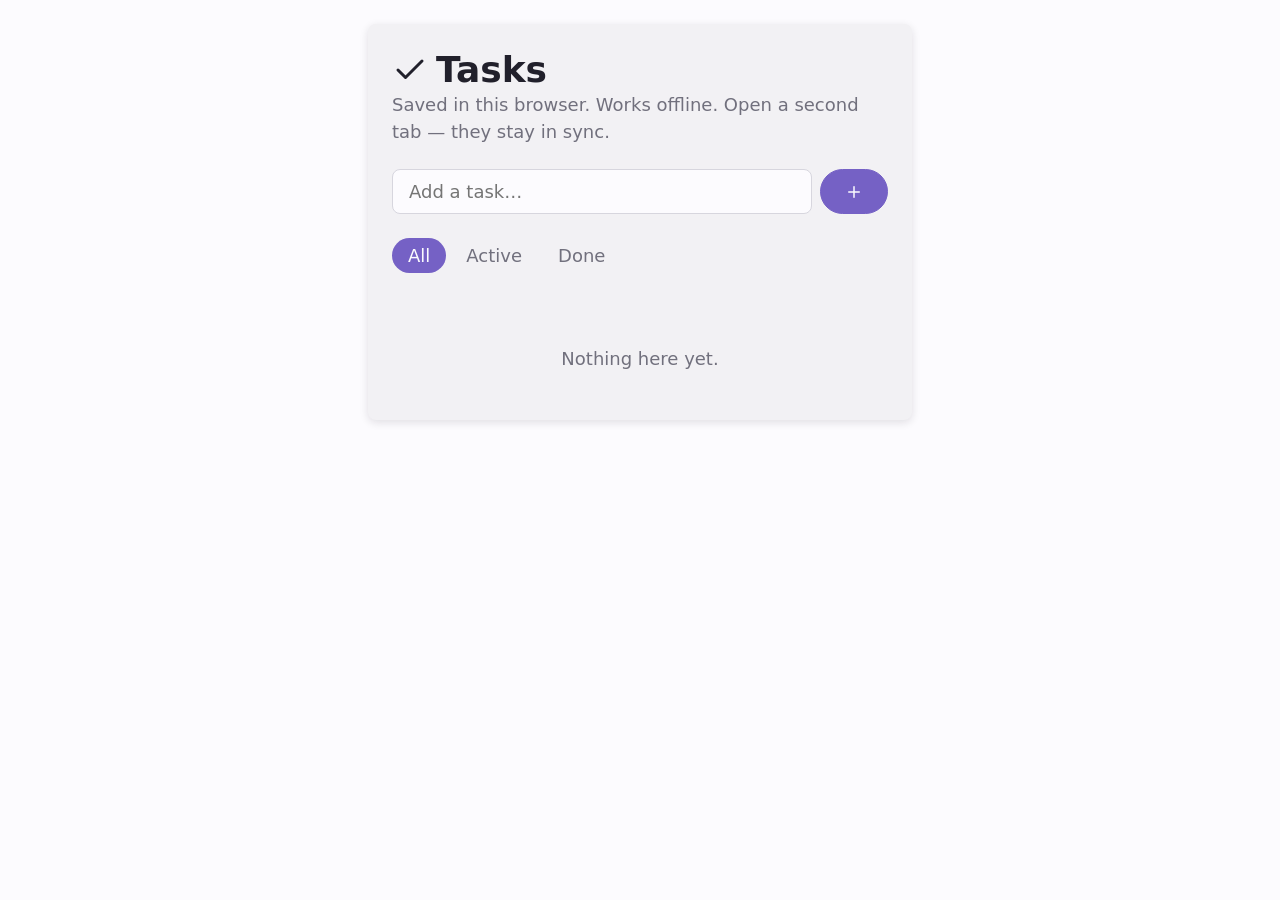
==== public/index.html @ ff1ee441 "Initial commit: vanilla web-app template A local-first starter — HTML, CSS, and a little JavaScript " ====
<!doctype html>
<html lang="en">
<head>
	<meta charset="utf-8">
	<meta name="viewport" content="width=device-width, initial-scale=1">
	<title>Tasks · Vanilla Template</title>
	<meta name="description" content="A local-first task list — the canonical example page.">

	<link rel="stylesheet" href="common.css">
	<link rel="stylesheet" href="index.css">
	<link rel="icon" href="icons.svg#icon-check">
	<link rel="manifest" href="manifest.json">
	<script type="module" src="index.js"></script>
</head>
<body>

<main class="app layer flow">

	<header class="app-head">
		<h1><x-icon name="check"></x-icon> Tasks</h1>
		<p class="muted">Saved in this browser. Works offline. Open a second tab —
			they stay in sync.</p>
	</header>

	<!-- Add. A plain <form>: Enter submits, `required` blocks empty. -->
	<form class="add-form" data-part="add-form">
		<input data-part="new-text" name="text" placeholder="Add a task…"
			required autocomplete="off" aria-label="New task">
		<button data-variant="primary" aria-label="Add">
			<x-icon name="plus"></x-icon>
		</button>
	</form>

	<!-- Filter. Each is a link to the same page with a query param — real URLs,
	     no router. The active one is marked by JS reading the param. -->
	<nav class="filters" data-part="filters">
		<a href="?filter=all">All</a>
		<a href="?filter=active">Active</a>
		<a href="?filter=done">Done</a>
	</nav>

	<ul class="task-list flow" data-part="list"></ul>

	<p class="empty" data-part="empty" hidden>Nothing here yet.</p>

</main>

<!-- Row shape for the reconciler. Cloned per task; [data-part] fields filled. -->
<template data-part="row-template">
	<li class="task">
		<label class="task-check">
			<input type="checkbox" data-part="done" aria-label="Done">
		</label>
		<span class="task-text" data-part="text"></span>
		<button class="task-action" data-part="edit" data-variant="ghost" aria-label="Edit">
			<x-icon name="edit"></x-icon>
		</button>
		<button class="task-action" data-part="remove" data-variant="ghost" aria-label="Delete">
			<x-icon name="trash"></x-icon>
		</button>
	</li>
</template>

<!-- Edit dialog. Native <dialog>; submits with method="dialog". -->
<dialog data-part="edit-dialog">
	<form method="dialog" class="flow" data-part="edit-form">
		<h2>Edit task</h2>
		<label>
			<span>Text</span>
			<input name="text" data-part="edit-text" required>
		</label>
		<div class="row">
			<button value="save" data-variant="primary">Save</button>
			<button value="cancel" data-variant="ghost" formnovalidate>Cancel</button>
		</div>
	</form>
</dialog>

</body>
</html>
---- public/common.css ----
/* The shared look. Every page links this; design-system.html shows everything
   it defines. Change a token here and the whole app — and the gallery — moves
   together.

   Rules the rest of the app follows:
     · Colours, sizes, and timing are tokens (custom properties), never literals
       scattered through component rules.
     · Sizes are relative (rem / em / %), never px — so one font-size change
       rescales everything.
     · State is a data-* attribute; CSS decides what each state looks like.
     · [data-part] is a JS hook and is never styled. Style id / class instead. */


/* ── Reset ─────────────────────────────────────────────────────────────── */

*, *::before, *::after { box-sizing: border-box; }

* { margin: 0; }

html { -webkit-text-size-adjust: 100%; }

body { min-height: 100dvh; line-height: 1.5; }

img, svg, video { display: block; max-width: 100%; }

input, button, textarea, select { font: inherit; color: inherit; }

:where(button) { cursor: pointer; }


/* ── Typed tokens ──────────────────────────────────────────────────────────
   Registered as real <color>s: a bad override falls back to the initial value
   instead of breaking everything downstream. The theme flip animates through
   the background/color properties that read these, not the tokens themselves —
   transitioning a registered token directly can get stuck. */

@property --accent   { syntax: '<color>'; inherits: true; initial-value: oklch(56% 0.15 290); }
@property --ink      { syntax: '<color>'; inherits: true; initial-value: oklch(25% 0.02 290); }
@property --surface  { syntax: '<color>'; inherits: true; initial-value: oklch(99% 0.004 290); }


/* ── Tokens ────────────────────────────────────────────────────────────────
   The whole palette is expressed as lightness (L), chroma (C), hue (H) parts,
   so light/dark is mostly one lightness flip and the layer system below can do
   arithmetic on L. */

:root {
	color-scheme: light dark;

	/* Hue + chroma the surfaces are tinted with (a hint of the accent). */
	--h: 290;
	--c: 0.004;

	/* Layer lightness: where the base surface starts and how much each nested
	   layer shifts. Dark mode flips the step's sign (see below). */
	--surface-l: 99%;
	--layer-step: -3%;

	--ink: oklch(25% 0.02 var(--h));
	--muted: oklch(55% 0.02 var(--h));
	--line: oklch(88% 0.01 var(--h));

	--accent: oklch(56% 0.15 var(--h));
	--accent-ink: oklch(99% 0.01 var(--h));   /* text on an accent fill */

	--info:    oklch(60% 0.13 250);
	--success: oklch(62% 0.15 150);
	--warning: oklch(72% 0.15 80);
	--danger:  oklch(60% 0.19 25);

	/* Spacing scale. The small steps (1–5) are rem, fixed to the root size — use
	   them for gaps and padding. The large steps (6–10) are em, so big layout
	   whitespace scales with the text of whatever it's set on. */
	--space-1: 0.25rem;
	--space-2: 0.5rem;
	--space-3: 1rem;
	--space-4: 1.5rem;
	--space-5: 2.5rem;
	--space-6: 4em;
	--space-7: 6em;
	--space-8: 8em;
	--space-9: 12em;
	--space-10: 16em;

	--radius: 0.5rem;
	--radius-pill: 100rem;

	--ring: 0.15rem;                         /* focus outline width */
	--shadow: 0 0.15rem 0.5rem oklch(20% 0.03 var(--h) / 0.12);

	--tap: 2.75rem;                          /* min touch target */

	--fast: 0.12s;
	--slow: 0.3s;
}

@media (prefers-color-scheme: dark) {
	:root {
		--surface-l: 15%;
		--layer-step: 4%;                    /* nested layers get lighter in dark */

		--ink: oklch(92% 0.02 var(--h));
		--muted: oklch(65% 0.02 var(--h));
		--line: oklch(35% 0.02 var(--h));

		--accent: oklch(75% 0.14 var(--h));
		--accent-ink: oklch(18% 0.03 var(--h));

		--shadow: 0 0.15rem 0.6rem oklch(0% 0 0 / 0.5);
	}
}

/* Manual override: <html data-theme="dark"> forces one theme regardless of the
   OS setting. Same declarations, just triggered by the attribute. */
:root[data-theme="light"] { color-scheme: light; }
:root[data-theme="dark"] {
	color-scheme: dark;
	--surface-l: 15%; --layer-step: 4%;
	--ink: oklch(92% 0.02 var(--h)); --muted: oklch(65% 0.02 var(--h)); --line: oklch(35% 0.02 var(--h));
	--accent: oklch(75% 0.14 var(--h)); --accent-ink: oklch(18% 0.03 var(--h));
	--shadow: 0 0.15rem 0.6rem oklch(0% 0 0 / 0.5);
}


/* ── The layer system ──────────────────────────────────────────────────────
   A surface's tone deepens one step for each surface it sits inside — a card in
   a card in the page separates automatically, with no per-depth class to write.
   A custom property can't add a step to its own inherited value (that's a
   cascade cycle, which collapses to nothing), so the depth is spelled out with
   nesting selectors, through seven levels — far past any real layout. They all
   use :where(), so they carry no specificity and the deepest match just wins by
   coming last in the file. */

:where(body, .layer, .card) {
	--_l: var(--surface-l);
	--surface: oklch(var(--_l) var(--c) var(--h));
	background: var(--surface);
	color: var(--ink);
}

:where(body, .layer, .card) :where(.layer, .card)
	{ --_l: calc(var(--surface-l) + 1 * var(--layer-step)); }
:where(body, .layer, .card) :where(.layer, .card) :where(.layer, .card)
	{ --_l: calc(var(--surface-l) + 2 * var(--layer-step)); }
:where(body, .layer, .card) :where(.layer, .card) :where(.layer, .card) :where(.layer, .card)
	{ --_l: calc(var(--surface-l) + 3 * var(--layer-step)); }
:where(body, .layer, .card) :where(.layer, .card) :where(.layer, .card) :where(.layer, .card) :where(.layer, .card)
	{ --_l: calc(var(--surface-l) + 4 * var(--layer-step)); }
:where(body, .layer, .card) :where(.layer, .card) :where(.layer, .card) :where(.layer, .card) :where(.layer, .card) :where(.layer, .card)
	{ --_l: calc(var(--surface-l) + 5 * var(--layer-step)); }
:where(body, .layer, .card) :where(.layer, .card) :where(.layer, .card) :where(.layer, .card) :where(.layer, .card) :where(.layer, .card) :where(.layer, .card)
	{ --_l: calc(var(--surface-l) + 6 * var(--layer-step)); }


/* ── Base document ─────────────────────────────────────────────────────── */

body {
	font-family: system-ui, sans-serif;
	font-size: clamp(1rem, 0.95rem + 0.25vw, 1.125rem);
}

:where(a) { color: var(--accent); text-underline-offset: 0.15em; }

:where(h1, h2, h3) { line-height: 1.2; text-wrap: balance; }
:where(p, li) { text-wrap: pretty; }

/* One visible focus style for everything reachable by keyboard. */
:where(a, button, input, textarea, select, summary, [tabindex]):focus-visible {
	outline: var(--ring) solid var(--accent);
	outline-offset: 0.15rem;
}


/* ── Buttons ───────────────────────────────────────────────────────────────
   One rule; the variant is a data-* on the element, the look is a few local
   knobs the variant overrides. */

button, .button {
	--btn-bg: transparent;
	--btn-ink: var(--accent);
	--btn-line: var(--accent);

	display: inline-flex;
	align-items: center;
	justify-content: center;
	gap: var(--space-2);
	min-height: var(--tap);
	padding: var(--space-2) var(--space-4);

	border: 0.1rem solid var(--btn-line);
	border-radius: var(--radius-pill);
	background: var(--btn-bg);
	color: var(--btn-ink);
	font-weight: 600;
	text-decoration: none;

	transition: background var(--fast), color var(--fast), border-color var(--fast);
}

button:hover, .button:hover { --btn-bg: var(--accent); --btn-ink: var(--accent-ink); }

button[data-variant="primary"] { --btn-bg: var(--accent); --btn-ink: var(--accent-ink); }
button[data-variant="primary"]:hover { filter: brightness(1.08); }

button[data-variant="ghost"] { --btn-line: transparent; }
button[data-variant="ghost"]:hover { --btn-bg: oklch(var(--surface-l) var(--c) var(--h) / 0); --btn-ink: var(--accent); --btn-line: var(--line); }

button[data-variant="danger"] { --btn-ink: var(--danger); --btn-line: var(--danger); }
button[data-variant="danger"]:hover { --btn-bg: var(--danger); --btn-ink: var(--accent-ink); }

button:disabled, .button[aria-disabled="true"] { opacity: 0.5; pointer-events: none; }


/* ── Forms ─────────────────────────────────────────────────────────────────
   Labels wrap their control, so no `for`/`id` bookkeeping. Validation styling
   uses :user-invalid, which only fires after the user has actually interacted —
   no red on a pristine field. */

label { display: grid; gap: var(--space-1); }
label > span { font-weight: 600; font-size: 0.9em; }

input, textarea, select {
	min-height: var(--tap);
	padding: var(--space-2) var(--space-3);
	border: 0.1rem solid var(--line);
	border-radius: var(--radius);
	background: oklch(var(--surface-l) var(--c) var(--h));
}
textarea { min-height: 6rem; resize: vertical; }

input:focus, textarea:focus, select:focus { border-color: var(--accent); }

input:user-invalid, textarea:user-invalid {
	border-color: var(--danger);
	background: oklch(from var(--danger) l c h / 0.08);
}

/* An error message next to a field appears only once that field is invalid. */
.field-error { color: var(--danger); font-size: 0.85em; }
input:not(:user-invalid) ~ .field-error { display: none; }

fieldset { border: 0.1rem solid var(--line); border-radius: var(--radius); padding: var(--space-3); }
legend { padding-inline: var(--space-2); font-weight: 600; }


/* ── Cards / sections ──────────────────────────────────────────────────── */

/* Surface tone comes from the layer system above; this adds the chrome. */
.card {
	padding: var(--space-4);
	border: 0.1rem solid var(--line);
	border-radius: var(--radius);
	box-shadow: var(--shadow);
}


/* ── Dialog ────────────────────────────────────────────────────────────────
   Native <dialog> + showModal(): focus trap, Esc to close, and the top layer
   all come free. */

dialog {
	margin: auto;
	max-width: min(90vw, 32rem);
	padding: var(--space-4);
	border: 0.1rem solid var(--line);
	border-radius: var(--radius);
	background: oklch(var(--surface-l) var(--c) var(--h));
	color: var(--ink);
	box-shadow: var(--shadow);
}
dialog::backdrop { background: oklch(20% 0.03 var(--h) / 0.4); backdrop-filter: blur(2px); }


/* ── Details / summary ─────────────────────────────────────────────────── */

details { border: 0.1rem solid var(--line); border-radius: var(--radius); padding: var(--space-3); }
summary { cursor: pointer; font-weight: 600; }
details[open] summary { margin-bottom: var(--space-2); }


/* ── Icons ─────────────────────────────────────────────────────────────────
   <x-icon> renders one <svg><use>. It sizes to the surrounding text (1em) and
   inherits its colour. Stroke width is the base divided by --icon-scale, so by
   default (scale 1) the stroke grows with the icon; set --icon-scale to the
   size multiple (2 for a 2× icon) to keep the stroke visually even. */

x-icon {
	--icon-scale: 1;

	display: inline-flex;
	width: 1em;
	height: 1em;
	vertical-align: -0.125em;
}
x-icon svg { width: 100%; height: 100%; }
x-icon svg * {
	fill: none;
	stroke: currentColor;
	stroke-width: calc(2 / var(--icon-scale));
	stroke-linecap: round;
	stroke-linejoin: round;
}
/* A filled icon opts out of the stroke treatment. */
x-icon[data-fill] svg * { fill: currentColor; stroke: none; }


/* ── Toasts ────────────────────────────────────────────────────────────────
   showToast() drops an <output.toast> in here. Its whole life is the expire
   animation: it slides in, holds, fades, and common.js removes it when the
   animation ends. Hovering pauses the countdown. No JS timer anywhere. */

.toast-host {
	position: fixed;
	inset-block-end: var(--space-4);
	inset-inline: 0;
	z-index: 1000;

	display: flex;
	flex-direction: column;
	align-items: center;
	gap: var(--space-2);

	pointer-events: none;
}

.toast {
	--toast-accent: var(--info);

	display: flex;
	align-items: center;
	gap: var(--space-2);
	max-width: min(90vw, 28rem);
	padding: var(--space-2) var(--space-4);

	border-inline-start: 0.25rem solid var(--toast-accent);
	border-radius: var(--radius);
	background: oklch(var(--surface-l) var(--c) var(--h));
	color: var(--ink);
	box-shadow: var(--shadow);

	pointer-events: auto;
	animation: toast-expire 5s both;
}
.toast:hover { animation-play-state: paused; }

.toast[data-level="success"] { --toast-accent: var(--success); }
.toast[data-level="warning"] { --toast-accent: var(--warning); }
.toast[data-level="error"]   { --toast-accent: var(--danger); }

@keyframes toast-expire {
	0%        { opacity: 0; transform: translateY(1rem); }
	6%, 88%   { opacity: 1; transform: none; }
	100%      { opacity: 0; transform: translateY(0.5rem); }
}


/* ── Utilities ─────────────────────────────────────────────────────────── */

/* Off-screen but read by screen readers. For a label a sighted user doesn't
   need but assistive tech does. */
.visually-hidden {
	position: absolute;
	width: 1px; height: 1px;
	overflow: hidden;
	clip-path: inset(50%);
	white-space: nowrap;
}

/* Vertical rhythm — THE way to stack things. The reset zeroes every margin, so a
   run of paragraphs, form fields, or cards would collapse together. Put `.flow`
   on their container and each child gets space above it. The gap defaults to 1em,
   so prose spacing tracks the text size; set --flow-space to a --space-* token to
   retune one container (tighter for a dense list, looser for page sections). This
   is the single pattern — don't hand-roll another flex-column-with-gap. */
.flow { display: flex; flex-direction: column; gap: var(--flow-space, 1em); }

.row    { display: flex; gap: var(--space-3); align-items: center; }
.wrap   { flex-wrap: wrap; }
.grow   { flex: 1; }
.center { display: grid; place-items: center; }


/* Respect a request for less motion: drop transitions and let toasts settle. */
@media (prefers-reduced-motion: reduce) {
	*, *::before, *::after {
		animation-duration: 0.001s !important;
		transition-duration: 0.001s !important;
	}
	.toast { animation: toast-expire 5s step-end both; }
}
---- public/index.css ----
/* Page-specific layout for the task list. Components come from common.css;
   this file only arranges them and styles the one bespoke thing (a task row). */

body { display: grid; place-items: start center; padding: var(--space-4); }

/* Stacks with the shared .flow pattern (in the HTML); here it only sets the
   spacing and the card chrome. */
.app {
	width: min(100%, 34rem);
	--flow-space: var(--space-4);
	padding: var(--space-4);
	border-radius: var(--radius);
	box-shadow: var(--shadow);
}

.app-head h1 { display: flex; align-items: center; gap: var(--space-2); }
.muted { color: var(--muted); }

.add-form { display: flex; gap: var(--space-2); }
.add-form input { flex: 1; }

.filters { display: flex; gap: var(--space-1); }
.filters a {
	padding: var(--space-1) var(--space-3);
	border-radius: var(--radius-pill);
	text-decoration: none;
	color: var(--muted);
}
.filters a[aria-current="page"] { background: var(--accent); color: var(--accent-ink); }

.task-list { list-style: none; padding: 0; --flow-space: var(--space-1); }

.task {
	display: flex;
	align-items: center;
	gap: var(--space-2);
	padding: var(--space-2);
	border-radius: var(--radius);
}
.task:hover { background: oklch(var(--surface-l) var(--c) var(--h)); }

.task-check { display: grid; }
.task-check input { min-height: auto; width: 1.25rem; height: 1.25rem; accent-color: var(--accent); }

.task-text { flex: 1; }

/* Done is a data-* state; CSS decides what it looks like. */
.task[data-done] .task-text { text-decoration: line-through; color: var(--muted); }

/* The edit/delete buttons are quiet until you hover the row (still reachable by
   keyboard via :focus-within). */
.task-action {
	min-height: auto;
	padding: var(--space-1);
	opacity: 0;
	transition: opacity var(--fast);
}
.task:hover .task-action,
.task:focus-within .task-action { opacity: 1; }

.empty { text-align: center; color: var(--muted); padding: var(--space-4); }

@media (hover: none) {
	/* No hover on touch — always show the row actions. */
	.task-action { opacity: 1; }
}
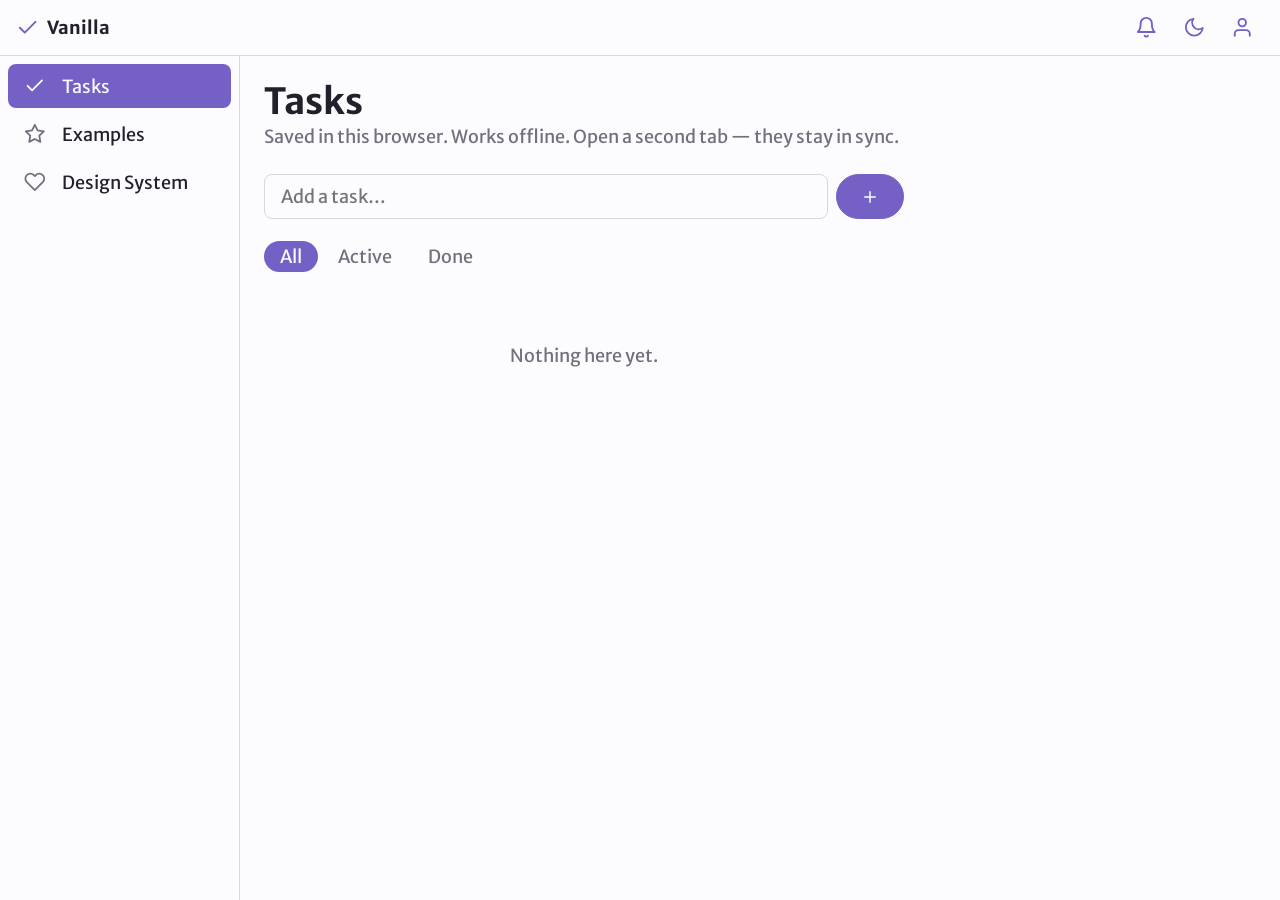
==== commit bbac3489: "Add app shell and card system, built in the gallery first Give every page a shared frame — a top bar" ====
--- a/public/index.html
+++ b/public/index.html
@@ -4,7 +4,7 @@
 	<meta charset="utf-8">
 	<meta name="viewport" content="width=device-width, initial-scale=1">
 	<title>Tasks · Vanilla Template</title>
-	<meta name="description" content="A local-first task list — the canonical example page.">
+	<meta name="description" content="A local-first task list in a real app shell — the canonical example page.">
 
 	<link rel="stylesheet" href="common.css">
 	<link rel="stylesheet" href="index.css">
@@ -14,36 +14,88 @@
 </head>
 <body>
 
-<main class="app layer flow">
+<!-- The app shell: a top bar, a left nav, and the main content. On a narrow
+     screen the nav becomes a drawer; whether it's open is a data-* on the shell
+     that JS flips and CSS animates — no layout logic in JS. -->
+<div class="app-shell" data-part="shell" data-sidebar="closed">
 
-	<header class="app-head">
-		<h1><x-icon name="check"></x-icon> Tasks</h1>
-		<p class="muted">Saved in this browser. Works offline. Open a second tab —
-			they stay in sync.</p>
+	<header class="app-header">
+		<button class="icon-btn menu-toggle" data-variant="ghost" data-part="menu-toggle"
+			aria-label="Toggle menu">
+			<x-icon name="menu"></x-icon>
+		</button>
+
+		<a class="brand" href="index.html">
+			<x-icon name="check"></x-icon>
+			<span>Vanilla</span>
+		</a>
+
+		<div class="header-actions">
+			<button class="icon-btn" data-variant="ghost" aria-label="Notifications">
+				<x-icon name="bell"></x-icon>
+			</button>
+			<button class="icon-btn" data-variant="ghost" data-part="theme-toggle" aria-label="Toggle theme">
+				<x-icon name="moon"></x-icon>
+			</button>
+			<button class="icon-btn" data-variant="ghost" aria-label="Account">
+				<x-icon name="user"></x-icon>
+			</button>
+		</div>
 	</header>
 
-	<!-- Add. A plain <form>: Enter submits, `required` blocks empty. -->
-	<form class="add-form" data-part="add-form">
-		<input data-part="new-text" name="text" placeholder="Add a task…"
-			required autocomplete="off" aria-label="New task">
-		<button data-variant="primary" aria-label="Add">
-			<x-icon name="plus"></x-icon>
-		</button>
-	</form>
+	<!-- Left nav. Real links in a list, one HTML file per page — no router. The
+	     page we're on is a plain <span>, not a link. -->
+	<aside class="sidebar">
+		<nav class="side-nav" aria-label="Primary">
+			<ul class="flow">
+				<li><span><x-icon name="check"></x-icon> Tasks</span></li>
+				<li><a href="examples/index.html"><x-icon name="star"></x-icon> Examples</a></li>
+				<li><a href="design-system.html"><x-icon name="heart"></x-icon> Design System</a></li>
+			</ul>
+		</nav>
+	</aside>
 
-	<!-- Filter. Each is a link to the same page with a query param — real URLs,
-	     no router. The active one is marked by JS reading the param. -->
-	<nav class="filters" data-part="filters">
-		<a href="?filter=all">All</a>
-		<a href="?filter=active">Active</a>
-		<a href="?filter=done">Done</a>
-	</nav>
+	<!-- Tap-to-close backdrop behind the open drawer (narrow screens only). -->
+	<div class="overlay" data-part="overlay"></div>
 
-	<ul class="task-list flow" data-part="list"></ul>
+	<main class="content">
+		<div class="content-inner flow">
 
-	<p class="empty" data-part="empty" hidden>Nothing here yet.</p>
+			<header class="content-head">
+				<h1>Tasks</h1>
+				<p class="muted">Saved in this browser. Works offline. Open a second tab —
+					they stay in sync.</p>
+			</header>
 
-</main>
+			<!-- Add. A plain <form>: Enter submits, `required` blocks empty. -->
+			<form class="add-form" data-part="add-form">
+				<input data-part="new-text" name="text" placeholder="Add a task…"
+					required autocomplete="off" aria-label="New task">
+				<button data-variant="primary" aria-label="Add">
+					<x-icon name="plus"></x-icon>
+				</button>
+			</form>
+
+			<!-- Filter. Each is a link to the same page with a query param — real
+			     URLs, no router. All three stay links (clicking re-applies a
+			     filter), so JS marks the active one with aria-current for anyone
+			     who can't see the fill. -->
+			<nav class="filters" data-part="filters" aria-label="Filter tasks">
+				<ul>
+					<li><a href="?filter=all">All</a></li>
+					<li><a href="?filter=active">Active</a></li>
+					<li><a href="?filter=done">Done</a></li>
+				</ul>
+			</nav>
+
+			<ul class="task-list flow" data-part="list"></ul>
+
+			<p class="empty" data-part="empty" hidden>Nothing here yet.</p>
+
+		</div>
+	</main>
+
+</div>
 
 <!-- Row shape for the reconciler. Cloned per task; [data-part] fields filled. -->
 <template data-part="row-template">
--- a/public/common.css
+++ b/public/common.css
@@ -9,6 +9,9 @@
        rescales everything.
      · State is a data-* attribute; CSS decides what each state looks like.
      · [data-part] is a JS hook and is never styled. Style id / class instead. */
+
+/* Self-hosted fonts. Must come first (an @import has to precede other rules). */
+@import url('fonts.css');
 
 
 /* ── Reset ─────────────────────────────────────────────────────────────── */
@@ -82,13 +85,23 @@
 	--space-9: 12em;
 	--space-10: 16em;
 
+	/* The app's typeface, self-hosted (see fonts.css). system-ui is the fallback
+	   shown until the woff2 loads (font-display: swap). */
+	--font: 'Merriweather Sans', system-ui, sans-serif;
+	--font-mono: ui-monospace, 'Cascadia Code', 'Source Code Pro', monospace;
+
 	--radius: 0.5rem;
 	--radius-pill: 100rem;
 
 	--ring: 0.15rem;                         /* focus outline width */
 	--shadow: 0 0.15rem 0.5rem oklch(20% 0.03 var(--h) / 0.12);
 
+	--overlay: oklch(20% 0.03 var(--h) / 0.4);  /* dim sheet behind a drawer or dialog */
+
 	--tap: 2.75rem;                          /* min touch target */
+
+	--sidebar-w: 15rem;                      /* app-shell nav width */
+	--header-h: 3.5rem;                      /* app-shell top-bar height */
 
 	--fast: 0.12s;
 	--slow: 0.3s;
@@ -155,7 +168,7 @@
 /* ── Base document ─────────────────────────────────────────────────────── */
 
 body {
-	font-family: system-ui, sans-serif;
+	font-family: var(--font);
 	font-size: clamp(1rem, 0.95rem + 0.25vw, 1.125rem);
 }
 
@@ -163,6 +176,7 @@
 
 :where(h1, h2, h3) { line-height: 1.2; text-wrap: balance; }
 :where(p, li) { text-wrap: pretty; }
+:where(code, pre, kbd, samp) { font-family: var(--font-mono); }
 
 /* One visible focus style for everything reachable by keyboard. */
 :where(a, button, input, textarea, select, summary, [tabindex]):focus-visible {
@@ -211,6 +225,135 @@
 button:disabled, .button[aria-disabled="true"] { opacity: 0.5; pointer-events: none; }
 
 
+/* ── App shell ───────────────────────────────────────────────────────────────
+   The frame every page shares: a full-height top bar + side nav + scrolling
+   content, and — on a narrow screen — the nav folding into a slide-in drawer. A
+   page writes the shell markup (copy index.html's) and fills the content; the
+   look and the behaviour both live here. Whether the drawer is open is a data-*
+   on the shell that JS flips (mountShell in common.js) and CSS animates. */
+
+.app-shell {
+	height: 100dvh;
+	display: grid;
+	grid-template-columns: var(--sidebar-w) 1fr;
+	grid-template-rows: auto 1fr;
+	grid-template-areas:
+		"header header"
+		"sidebar main";
+}
+
+/* Top bar. */
+.app-header {
+	grid-area: header;
+	display: flex;
+	align-items: center;
+	gap: var(--space-2);
+	min-height: var(--header-h);
+	padding-inline: var(--space-3);
+	border-bottom: 0.1rem solid var(--line);
+}
+
+.brand {
+	display: flex;
+	align-items: center;
+	gap: var(--space-2);
+	color: var(--ink);
+	font-weight: 700;
+	text-decoration: none;
+}
+.brand x-icon { font-size: 1.3em; color: var(--accent); }
+
+.header-actions { margin-inline-start: auto; display: flex; gap: var(--space-1); }
+
+/* A square, icon-only button: the shared button, only the shape changes. */
+.icon-btn {
+	min-width: var(--tap);
+	padding: var(--space-2);
+	border-radius: var(--radius);
+}
+.icon-btn x-icon { font-size: 1.25em; }
+
+/* Side nav. */
+.sidebar {
+	grid-area: sidebar;
+	display: flex;
+	flex-direction: column;
+	padding: var(--space-2);
+	border-inline-end: 0.1rem solid var(--line);
+	overflow: auto;
+}
+
+/* A list (ul > li) of icon + label links. The current page is not a link — it's
+   a plain <span>, so it can't be clicked or tabbed to and its non-link-ness marks
+   it as current on its own (no aria-current needed). It's filled with the accent
+   like the primary button; the icon quiets to muted on the links until then. */
+.side-nav { --flow-space: var(--space-1); }
+.side-nav ul { list-style: none; padding: 0; }
+.side-nav a, .side-nav span {
+	display: flex;
+	align-items: center;
+	gap: var(--space-3);
+	min-height: var(--tap);
+	padding: var(--space-2) var(--space-3);
+	border-radius: var(--radius);
+	color: var(--ink);
+	text-decoration: none;
+}
+.side-nav a x-icon, .side-nav span x-icon { font-size: 1.2em; color: var(--muted); }
+.side-nav a:hover { background: oklch(from var(--accent) l c h / 0.12); }
+.side-nav span { background: var(--accent); color: var(--accent-ink); }
+.side-nav span x-icon { color: inherit; }
+
+/* A second nav group sinks to the bottom of the sidebar. */
+.side-foot { margin-block-start: auto; }
+
+/* Content — the only part that scrolls. */
+.content { grid-area: main; overflow: auto; padding: var(--space-4); }
+
+/* The hamburger only exists on narrow screens (see the drawer below). */
+.menu-toggle { display: none; }
+
+/* The drawer. On a narrow screen the nav leaves the grid, becomes a floating
+   panel, and slides in when the shell is marked open; an overlay dims the
+   content behind it. */
+.overlay { display: none; }
+
+@media (width < 48rem) {
+	.app-shell {
+		grid-template-columns: 1fr;
+		grid-template-areas:
+			"header"
+			"main";
+	}
+
+	.menu-toggle { display: inline-flex; }
+
+	.sidebar {
+		position: fixed;
+		inset-block: var(--header-h) 0;
+		inset-inline-start: 0;
+		z-index: 30;
+		width: min(80vw, var(--sidebar-w));
+		background: oklch(var(--surface-l) var(--c) var(--h));
+		transform: translateX(-100%);
+		transition: transform var(--slow);
+	}
+	.app-shell[data-sidebar="open"] .sidebar { transform: none; }
+
+	.overlay {
+		display: block;
+		position: fixed;
+		inset: 0;
+		z-index: 20;
+		background: var(--overlay);
+		opacity: 0;
+		visibility: hidden;
+		transition: opacity var(--slow), visibility var(--slow);
+	}
+	.app-shell[data-sidebar="open"] .overlay { opacity: 1; visibility: visible; }
+}
+
+
 /* ── Forms ─────────────────────────────────────────────────────────────────
    Labels wrap their control, so no `for`/`id` bookkeeping. Validation styling
    uses :user-invalid, which only fires after the user has actually interacted —
@@ -243,14 +386,75 @@
 legend { padding-inline: var(--space-2); font-weight: 600; }
 
 
-/* ── Cards / sections ──────────────────────────────────────────────────── */
-
-/* Surface tone comes from the layer system above; this adds the chrome. */
+/* ── Cards ───────────────────────────────────────────────────────────────────
+   A framed surface: border, rounded corners, a shadow, and a tone from the layer
+   system above (a card inside a card deepens a step on its own). The frame adds
+   NO padding of its own, so a header strip or an image can run edge to edge;
+   overflow is clipped so those full-bleed children follow the rounded corners.
+
+   Build the inside from optional parts:
+     .card-head   full-width header bar, one tone deeper, divided by a line
+     .card-media  an image (or figure) filling the width, corner to corner
+     .card-body   a padded content region — the only part that pads its content
+   A plain text card is just `.card .card-body` (both classes on one element). */
+
 .card {
-	padding: var(--space-4);
 	border: 0.1rem solid var(--line);
 	border-radius: var(--radius);
 	box-shadow: var(--shadow);
+	overflow: hidden;
+}
+
+.card-head {
+	padding: var(--space-3) var(--space-4);
+	border-bottom: 0.1rem solid var(--line);
+	font-weight: 600;
+	/* One layer-step deeper than the card it sits in — darker in light mode,
+	   raised in dark, the same shift nested surfaces already use. */
+	background: oklch(calc(var(--_l) + var(--layer-step)) var(--c) var(--h));
+}
+
+.card-body { padding: var(--space-4); }
+
+.card-media { display: block; width: 100%; height: auto; }
+
+
+/* ── Card layouts ────────────────────────────────────────────────────────────
+   Four ready-made containers for a set of cards — put the cards straight inside.
+   Two knobs: --card-gap (space between cards) and --card-min (a card's smallest
+   width before the row wraps or scrolls). Set either on the container to retune. */
+
+/* Grid: as many columns as fit at --card-min wide, wrapping down the page.
+   .card-grid keeps each card its natural height; .card-grid-flush makes every
+   card in a row match the tallest, so their edges line up flush. */
+.card-grid, .card-grid-flush {
+	display: grid;
+	gap: var(--card-gap, var(--space-3));
+	grid-template-columns: repeat(auto-fill, minmax(var(--card-min, 15rem), 1fr));
+}
+.card-grid { align-items: start; }
+.card-grid-flush { align-items: stretch; }
+
+/* Carousel: one scrolling row that snaps to each card. Cards hold --card-min and
+   don't shrink, so the row runs off-screen and scrolls sideways. */
+.card-carousel {
+	display: flex;
+	gap: var(--card-gap, var(--space-3));
+	overflow-x: auto;
+	scroll-snap-type: x mandatory;
+	padding-bottom: var(--space-2);
+	overscroll-behavior-x: contain;
+}
+.card-carousel > * {
+	flex: 0 0 var(--card-min, 15rem);
+	scroll-snap-align: start;
+}
+
+/* Stack: a single column, each card under the last. */
+.card-stack {
+	display: flex;
+	flex-direction: column;
+	gap: var(--card-gap, var(--space-3));
 }
 
 
@@ -268,7 +472,7 @@
 	color: var(--ink);
 	box-shadow: var(--shadow);
 }
-dialog::backdrop { background: oklch(20% 0.03 var(--h) / 0.4); backdrop-filter: blur(2px); }
+dialog::backdrop { background: var(--overlay); backdrop-filter: blur(2px); }
 
 
 /* ── Details / summary ─────────────────────────────────────────────────── */
--- a/public/index.css
+++ b/public/index.css
@@ -1,25 +1,19 @@
-/* Page-specific layout for the task list. Components come from common.css;
-   this file only arranges them and styles the one bespoke thing (a task row). */
+/* Page content for the task list. The app shell — top bar, side nav, drawer — is
+   a shared component in common.css; this file only fills the content area and
+   styles the one bespoke thing (a task row). Copying the index trio for a new
+   page carries the shell markup with it. */
 
-body { display: grid; place-items: start center; padding: var(--space-4); }
+/* Keep prose and controls to a comfortable measure, left-aligned in the pane. */
+.content-inner { width: min(100%, 40rem); --flow-space: var(--space-4); }
+.content-head h1 { display: flex; align-items: center; gap: var(--space-2); }
+.muted { color: var(--muted); }
 
-/* Stacks with the shared .flow pattern (in the HTML); here it only sets the
-   spacing and the card chrome. */
-.app {
-	width: min(100%, 34rem);
-	--flow-space: var(--space-4);
-	padding: var(--space-4);
-	border-radius: var(--radius);
-	box-shadow: var(--shadow);
-}
-
-.app-head h1 { display: flex; align-items: center; gap: var(--space-2); }
-.muted { color: var(--muted); }
+/* ── Task list ───────────────────────────────────────────────────────────── */
 
 .add-form { display: flex; gap: var(--space-2); }
 .add-form input { flex: 1; }
 
-.filters { display: flex; gap: var(--space-1); }
+.filters ul { list-style: none; padding: 0; display: flex; gap: var(--space-1); }
 .filters a {
 	padding: var(--space-1) var(--space-3);
 	border-radius: var(--radius-pill);
